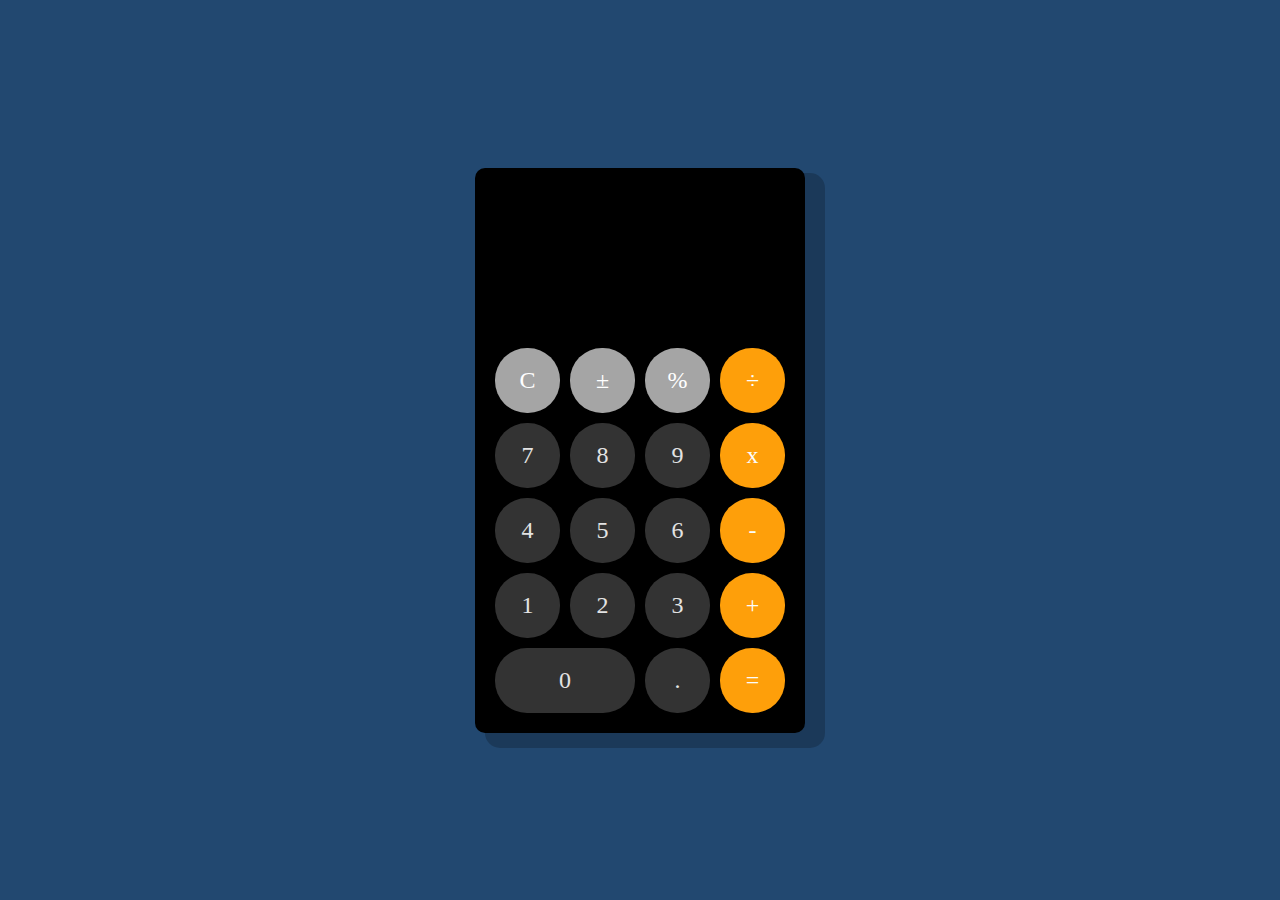
==== index2.html @ 3c3ae750 "Nueva version de calculadora index2.html" ====
<!DOCTYPE html>
<html lang="en">

<head>
    <meta charset="UTF-8">
    <meta name="viewport" content="width=device-width, initial-scale=1.0">
    <title>Calculadora tutorial</title>
    <link rel="stylesheet" href="index.css">
    <script src="Display.JS" type="text/javascript"></script>
    <script src="Calculadora.js" type="text/javascript"></script>
    <script src="index.js" type="text/javascript" defer></script>
</head>

<body>
    <div class="container">
        <div class="calculadora">
            <div class="display">
                <div id="valor-anterior"></div>
                <div id="valor-actual" onclick="display.borrar()"></div>
            </div>
            <button class="gray-btn" onclick="display.borrarTodo()">C</button>
            <button class="operador gray-btn">±</button>
            <button class="operador gray-btn">%</button>
            <button class="operador orange-btn" value="dividir">÷</button>
            <button class="numero black-btn">7</button>
            <button class="numero black-btn">8</button>
            <button class="numero black-btn">9</button>
            <button class="operador orange-btn" value="multiplicar">x</button>
            <button class="numero black-btn">4</button>
            <button class="numero black-btn">5</button>
            <button class="numero black-btn">6</button>
            <button class="operador orange-btn" value="restar">-</button>
            <button class="numero black-btn">1</button>
            <button class="numero black-btn">2</button>
            <button class="numero black-btn">3</button>
            <button class="operador orange-btn" value="sumar">+</button>
            <button class="col-2 numero black-btn">0</button>
            <button class="numero black-btn">.</button>
            <button class="operador orange-btn" value="igual">=</button>
        </div>
    </div>
</body>

</html>
---- index.css ----
@font-face {
    font-family: "San-Francisco";
    font-weight: 400;
    src: url("https://applesocial.s3.amazonaws.com/assets/styles/fonts/sanfrancisco/sanfranciscodisplay-regular-webfont.woff");
}

@keyframes fadeOut {
    from {
        opacity: 1;
    }

    to {
        opacity: 0.5;
        /* Opacidad deseada al final de la animación */
    }
}

* {
    font-family: "San-Francisco";
    color: #fff;
}

body {
    margin: 0;
    background-color: #224870;
}

.container {
    display: flex;
    justify-content: center;
    align-items: center;
    height: 100vh;
}

.calculadora {
    display: grid;
    grid-template-columns: repeat(4, 75px);
    grid-template-rows: 160px repeat(5, 75px);
    background-color: black;
    padding: 15px;
    border-radius: 10px;
    box-shadow: 15px 10px 0px 5px #00000033;
}

button {
    cursor: pointer;
    margin: 5px;
    padding: 0;
    border-radius: 32px;
    font-size: 1.5em;
    border: none;
    background-color: black;
}

.gray-btn {
    background-color: #A5A5A5;
}

.black-btn {
    background-color: #333333;
    color: #E3E3E3;
}

.orange-btn {
    background-color: #FE9F0A;
    color: #FBFDFD;
}

.orange-btn:active {
    background-color: white;
    color: #FE9F0A;
}

.black-btn:active {
    background-color: #737373;
}

.gray-btn:active {
    background-color: #D9D9D9;
}

button:focus {
    outline: none;
}

.col-2 {
    grid-column: span 2;

}

.display {
    grid-column: 1 / -1;
    padding: 16px;
    display: flex;
    margin: 10px 10px 20px;
    flex-direction: column;
    align-items: flex-end;
    background-color: black;
    text-align: right;
    justify-content: space-between;
    word-break: break-all;
}

.inactive {
    display: none;
}

#valor-actual {
    font-size: 2em;
}

#valor-anterior {
    font-size: 2.5em;
}
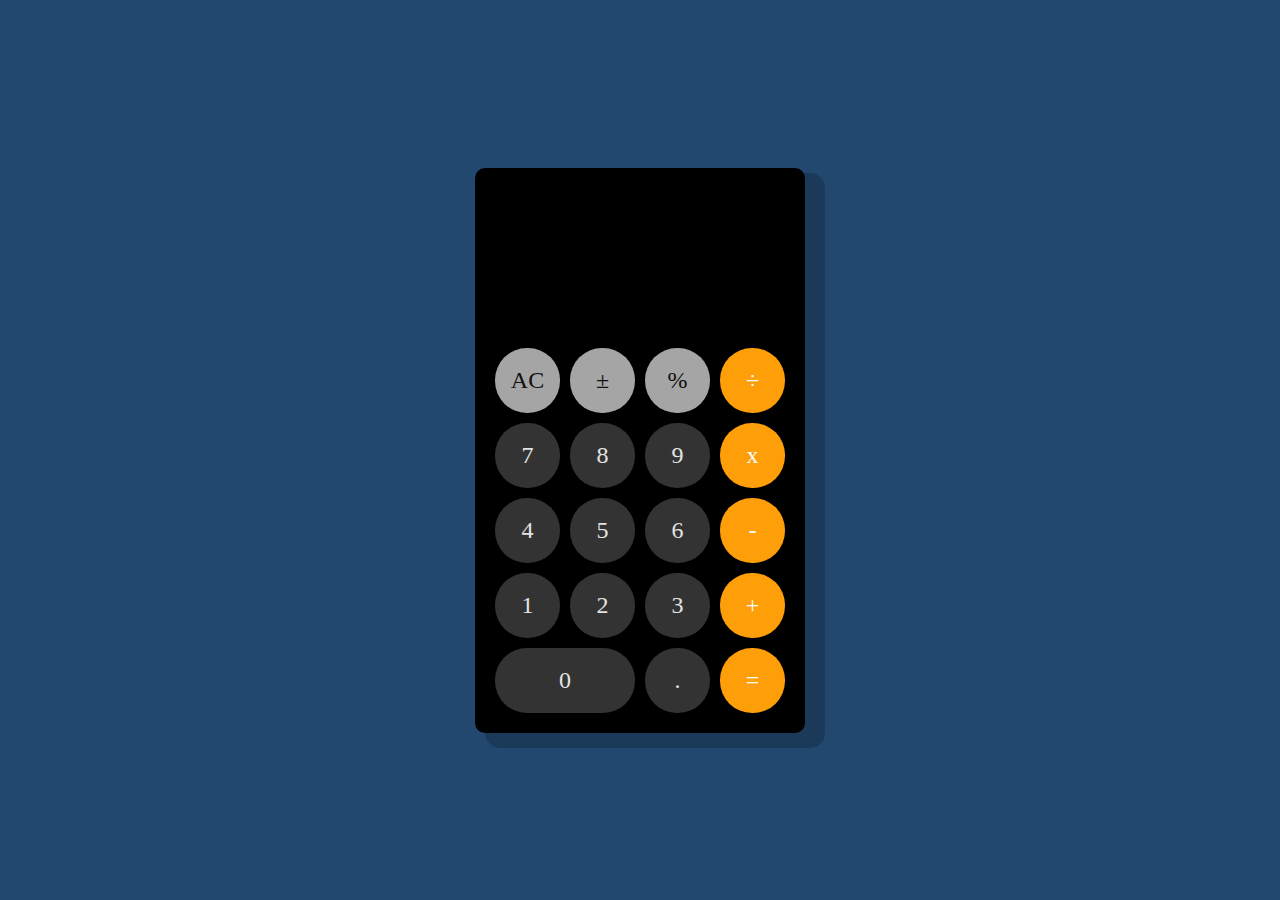
==== commit 3c2d14f3: "Agregando funciones extra, como mas o menos, revisar operadores" ====
--- a/index2.html
+++ b/index2.html
@@ -18,8 +18,8 @@
                 <div id="valor-anterior"></div>
                 <div id="valor-actual" onclick="display.borrar()"></div>
             </div>
-            <button class="gray-btn" onclick="display.borrarTodo()">C</button>
-            <button class="operador gray-btn">±</button>
+            <button class="extra borrarT gray-btn" onclick="display.borrarTodo()">AC</button>
+            <button class="gray-btn" value="masmenos" onclick="display.masmenos()">±</button>
             <button class="operador gray-btn">%</button>
             <button class="operador orange-btn" value="dividir">÷</button>
             <button class="numero black-btn">7</button>
--- a/index.css
+++ b/index.css
@@ -54,6 +54,7 @@
 
 .gray-btn {
     background-color: #A5A5A5;
+    color: #111111;
 }
 
 .black-btn {
@@ -107,8 +108,14 @@
 
 #valor-actual {
     font-size: 2em;
+    cursor: pointer;
 }
+
 
 #valor-anterior {
     font-size: 2.5em;
+}
+
+.animacion {
+    opacity: 0.8 ease-out;
 }